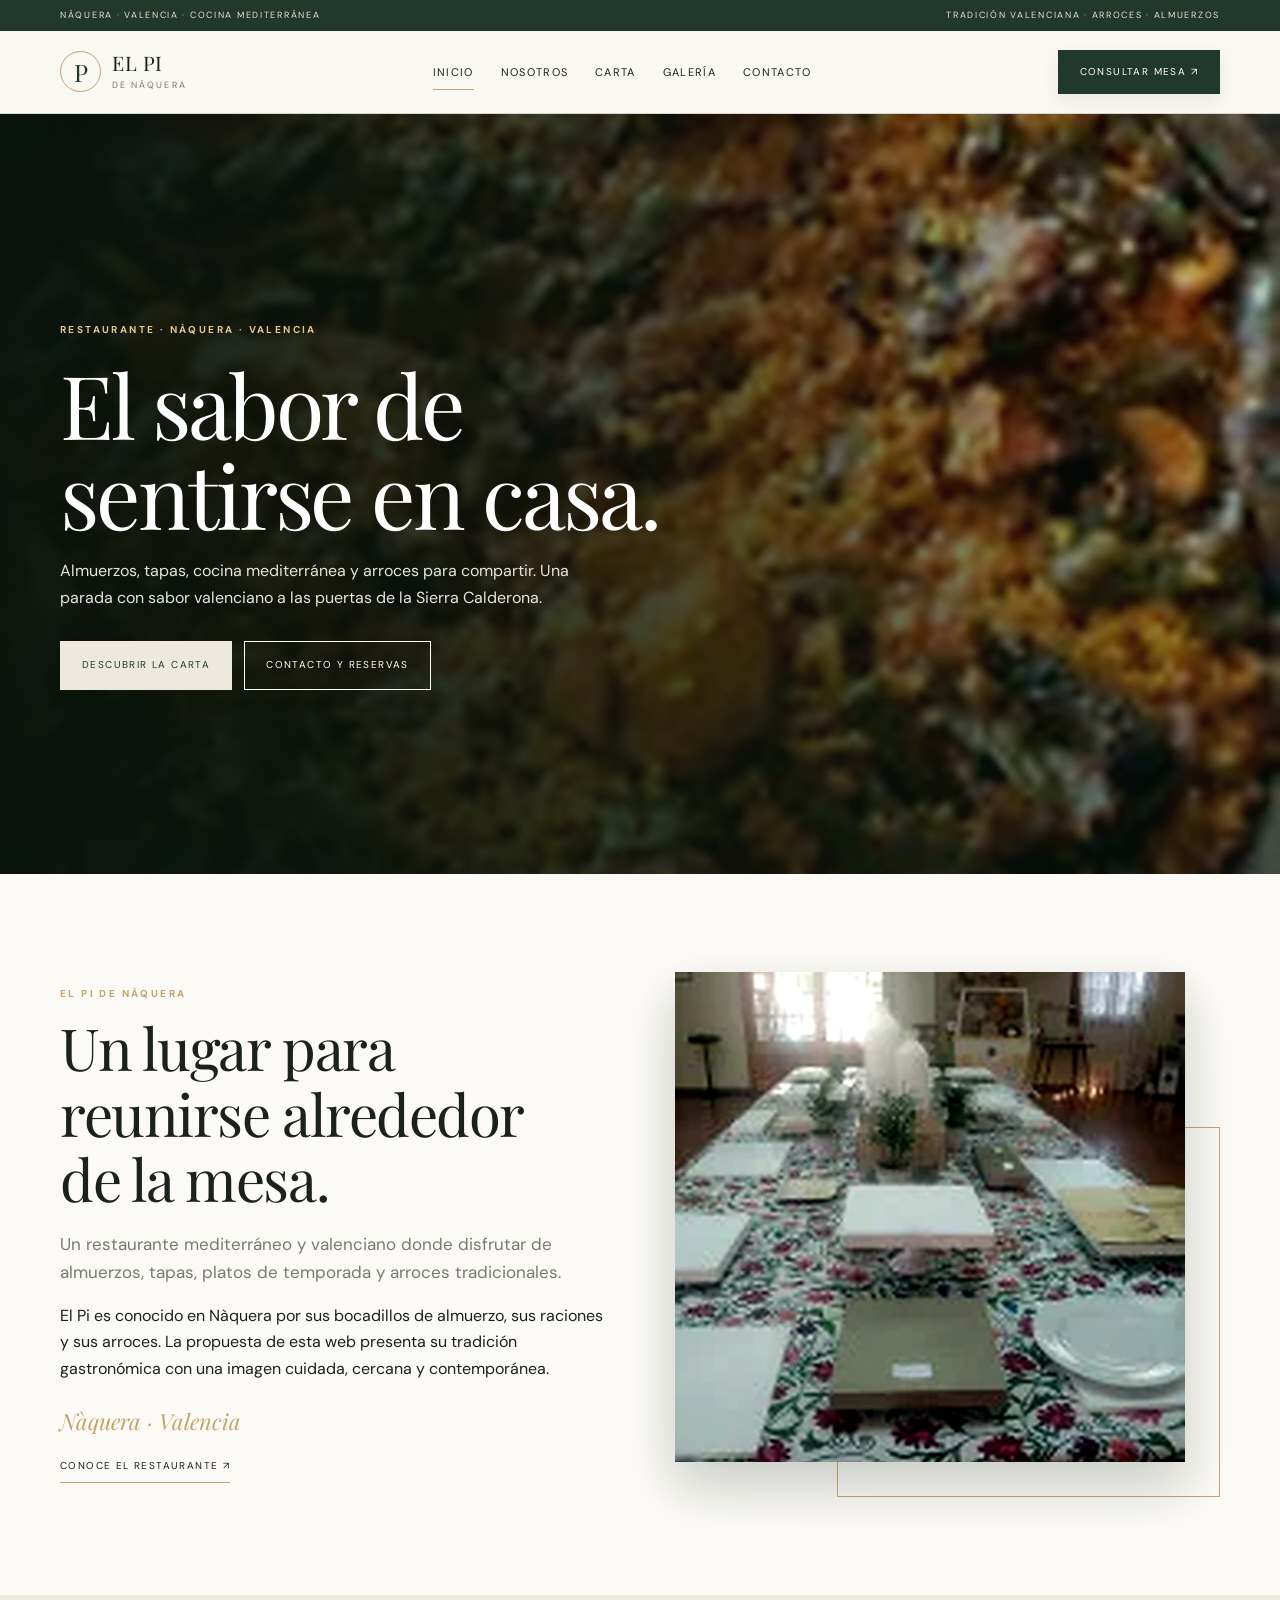
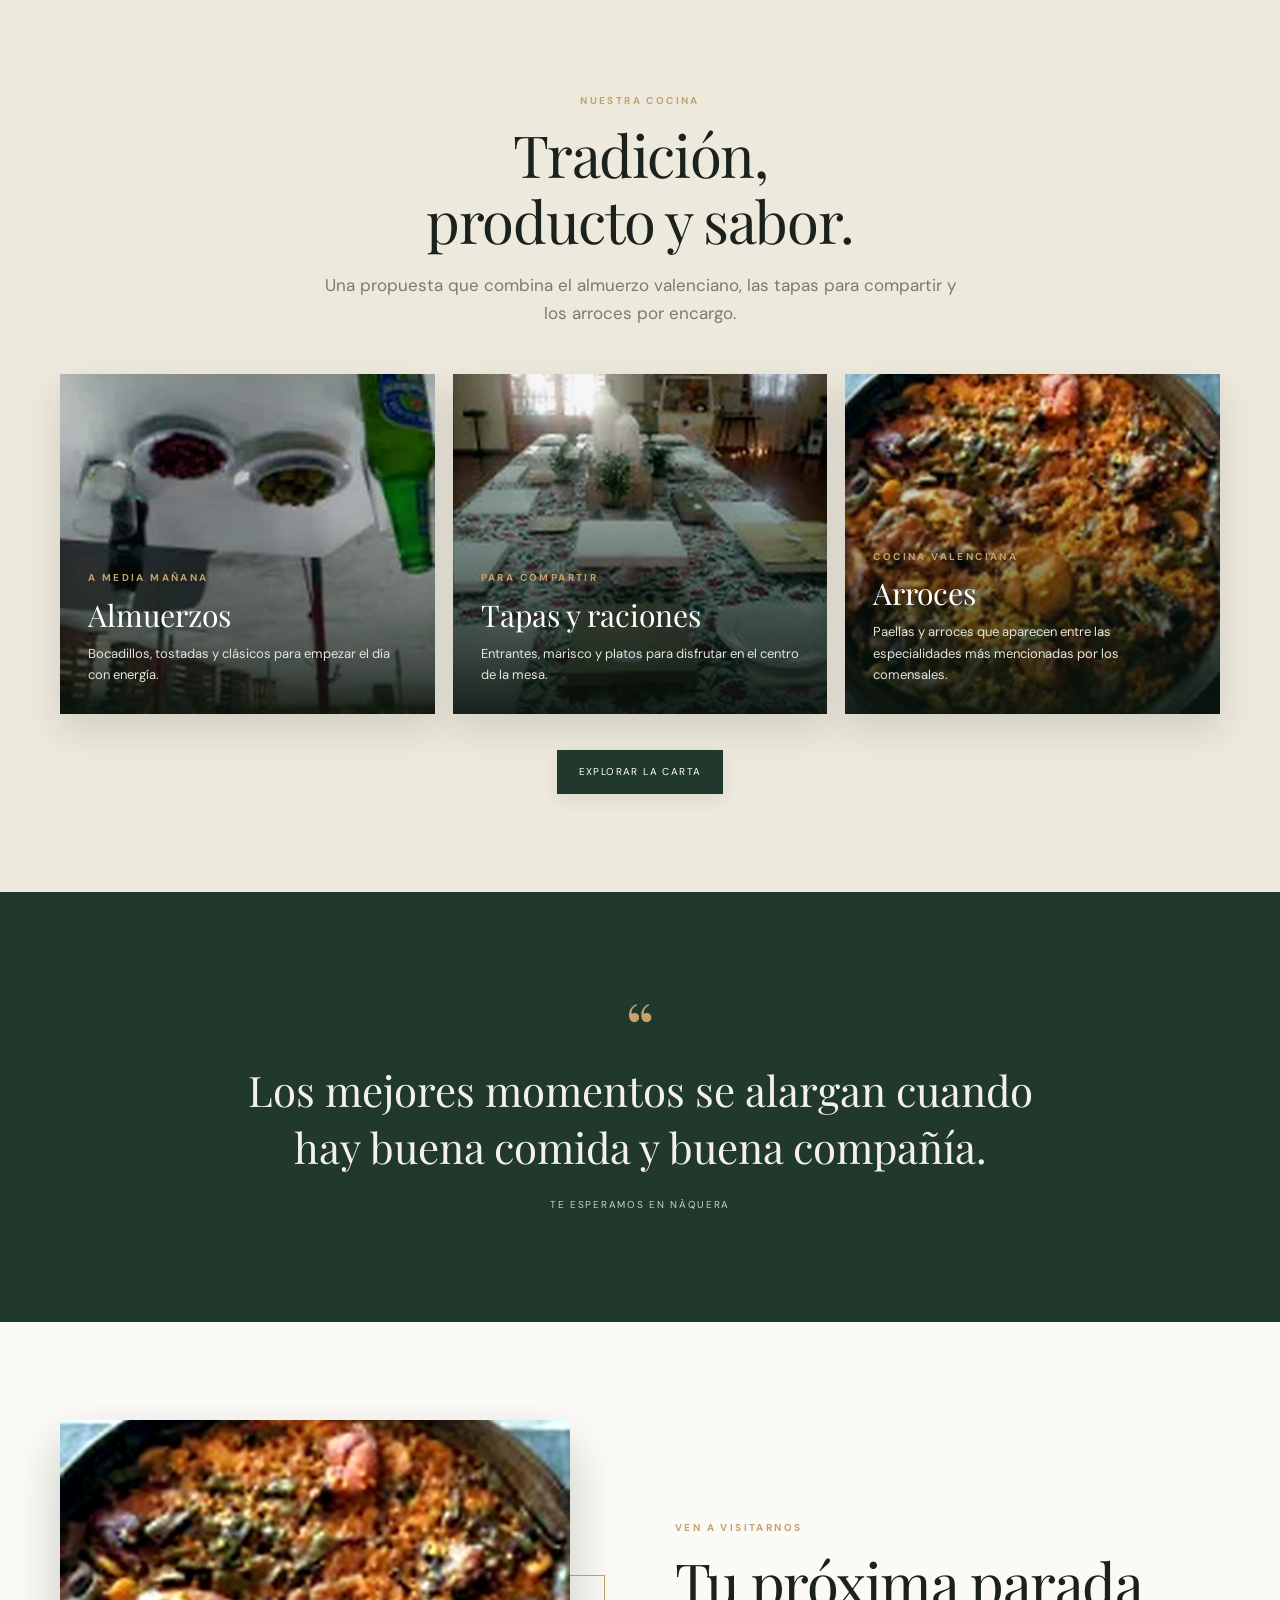
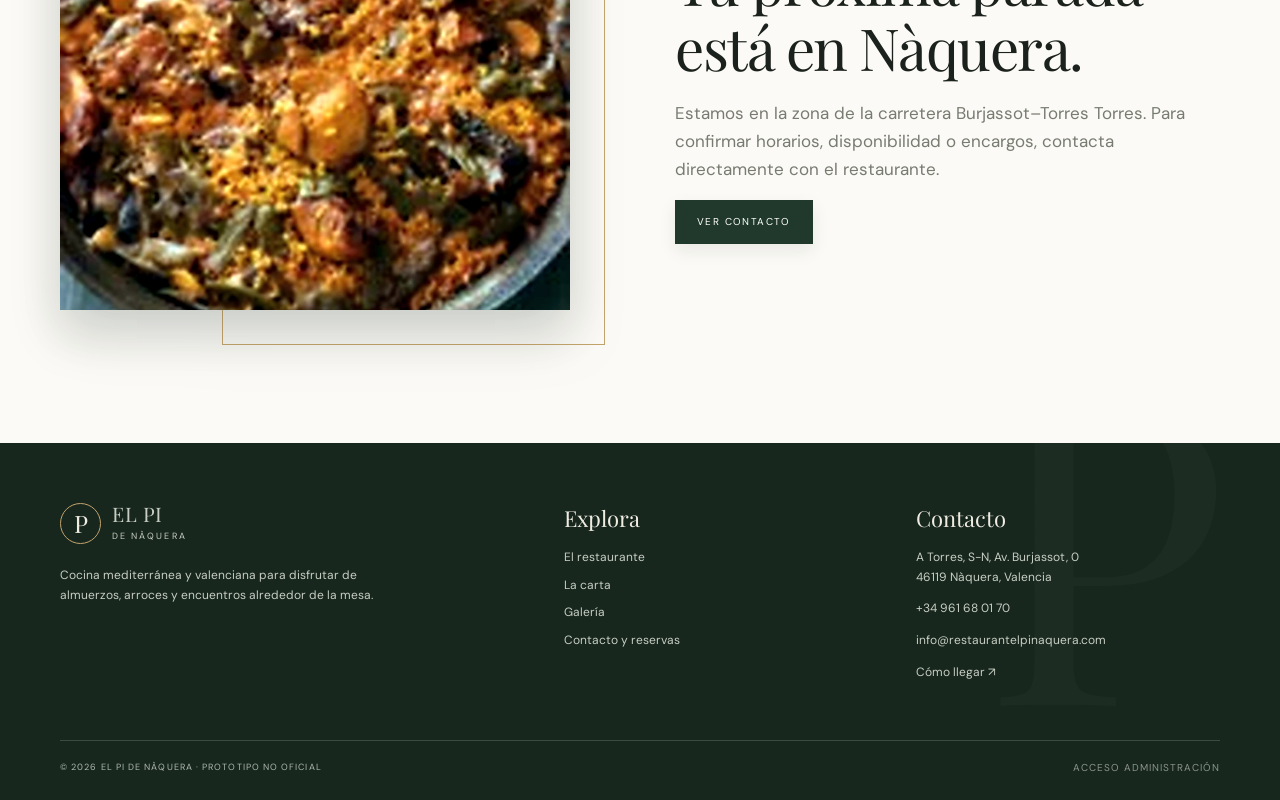
==== el-pi-naquera-web/index.html @ 1bd7f2c3 "Add files via upload" ====
<!doctype html><html lang="es"><head><meta charset="utf-8"><meta name="viewport" content="width=device-width, initial-scale=1"><meta name="description" content="El Pi de Nàquera, restaurante de cocina mediterránea y valenciana en Nàquera, Valencia."><meta name="theme-color" content="#20392c"><meta property="og:site_name" content="El Pi de Nàquera"><meta property="og:locale" content="es_ES"><title>Inicio | El Pi de Nàquera</title><link rel="stylesheet" href="css/style.css?v=fotos-20261122"></head><body>
<div class="topline"><div class="container"><span>Nàquera · Valencia · Cocina mediterránea</span><span>Tradición valenciana · Arroces · Almuerzos</span></div></div>
<header class="header"><div class="container nav">
<a class="brand" href="index.html"><span class="brand-mark">P</span><span class="brand-name">EL PI<small>de Nàquera</small></span></a>
<button class="menu-toggle" aria-label="Abrir menú" aria-expanded="false">☰</button>
<nav class="navlinks" aria-label="Navegación principal">
<a class="active" href="index.html">Inicio</a><a class="" href="nosotros.html">Nosotros</a><a class="" href="carta.html">Carta</a><a class="" href="galeria.html">Galería</a><a class="" href="reservas.html">Contacto</a></nav>
<a class="nav-cta" href="reservas.html">Consultar mesa ↗</a></div></header>
<main>
<section class="hero"><div class="container"><div class="hero-content"><div class="eyebrow">Restaurante · Nàquera · Valencia</div><h1>El sabor de<br>sentirse en casa.</h1><p>Almuerzos, tapas, cocina mediterránea y arroces para compartir. Una parada con sabor valenciano a las puertas de la Sierra Calderona.</p><div class="hero-actions"><a class="button light" href="carta.html">Descubrir la carta</a><a class="button" style="background:transparent;border-color:#fff" href="reservas.html">Contacto y reservas</a></div></div></div></section>
<section class="section"><div class="container split"><div><div class="eyebrow">El Pi de Nàquera</div><h2>Un lugar para<br>reunirse alrededor<br>de la mesa.</h2><p class="lead">Un restaurante mediterráneo y valenciano donde disfrutar de almuerzos, tapas, platos de temporada y arroces tradicionales.</p><p>El Pi es conocido en Nàquera por sus bocadillos de almuerzo, sus raciones y sus arroces. La propuesta de esta web presenta su tradición gastronómica con una imagen cuidada, cercana y contemporánea.</p><div class="signature">Nàquera · Valencia</div><a class="text-link" href="nosotros.html">Conoce el restaurante ↗</a></div><div class="photo-frame"><img loading="lazy" decoding="async" src="assets/images/comedor-el-pi.webp" alt="Comedor de Restaurant El Pi en Nàquera"></div></div></section>
<section class="section cream"><div class="container"><div class="section-head center"><div class="eyebrow">Nuestra cocina</div><h2>Tradición, producto y sabor.</h2><p class="lead">Una propuesta que combina el almuerzo valenciano, las tapas para compartir y los arroces por encargo.</p></div><div class="cards"><article class="image-card"><div class="eyebrow">A media mañana</div><h3>Almuerzos</h3><p>Bocadillos, tostadas y clásicos para empezar el día con energía.</p></article><article class="image-card"><div class="eyebrow">Para compartir</div><h3>Tapas y raciones</h3><p>Entrantes, marisco y platos para disfrutar en el centro de la mesa.</p></article><article class="image-card"><div class="eyebrow">Cocina valenciana</div><h3>Arroces</h3><p>Paellas y arroces que aparecen entre las especialidades más mencionadas por los comensales.</p></article></div><div style="text-align:center;margin-top:36px"><a class="button" href="carta.html">Explorar la carta</a></div></div></section>
<section class="section dark"><div class="container"><div class="quote-mark">“</div><p class="quote">Los mejores momentos se alargan cuando hay buena comida y buena compañía.</p><p style="text-align:center;color:#c8d0c5;font-size:10px;letter-spacing:.17em;text-transform:uppercase;margin-top:22px">Te esperamos en Nàquera</p></div></section>
<section class="section"><div class="container split"><div class="photo-frame"><img loading="lazy" decoding="async" src="assets/images/arroz-el-pi.webp" alt="Paella fotografiada en Restaurant El Pi"></div><div><div class="eyebrow">Ven a visitarnos</div><h2>Tu próxima parada<br>está en Nàquera.</h2><p class="lead">Estamos en la zona de la carretera Burjassot–Torres Torres. Para confirmar horarios, disponibilidad o encargos, contacta directamente con el restaurante.</p><a class="button" href="reservas.html">Ver contacto</a></div></div></section>
</main>
<footer class="footer"><div class="container"><div class="footer-grid">
<div><a class="brand" href="index.html"><span class="brand-mark" style="color:#f0ece2">P</span><span class="brand-name">EL PI<small style="color:#c8cec3">de Nàquera</small></span></a><p style="max-width:340px;margin-top:22px">Cocina mediterránea y valenciana para disfrutar de almuerzos, arroces y encuentros alrededor de la mesa.</p></div>
<div><h4>Explora</h4><div class="footer-links"><a href="nosotros.html">El restaurante</a><a href="carta.html">La carta</a><a href="galeria.html">Galería</a><a href="reservas.html">Contacto y reservas</a></div></div>
<div><h4>Contacto</h4><p>A Torres, S-N, Av. Burjassot, 0<br>46119 Nàquera, Valencia</p><p><a href="tel:+34961680170">+34 961 68 01 70</a></p><p><a href="mailto:info@restaurantelpinaquera.com">info@restaurantelpinaquera.com</a></p><p><a href="https://www.google.com/maps/search/?api=1&query=Restaurant+El+Pi+Naquera+Valencia" target="_blank" rel="noreferrer">Cómo llegar ↗</a></p></div>
</div><div class="footer-bottom"><span>© <span id="year"></span> El Pi de Nàquera · Prototipo no oficial</span><a class="admin-access" href="admin.html">Acceso administración</a></div></div></footer><script src="js/main.js"></script></body></html>
---- el-pi-naquera-web/css/style.css ----
@import url('https://fonts.googleapis.com/css2?family=DM+Sans:wght@400;500;600;700&family=Playfair+Display:wght@400;500;600;700&display=swap');
:root{--pine:#1f3529;--pine2:#304a39;--ink:#1b211c;--cream:#eee9dd;--paper:#faf8f2;--gold:#b89a65;--muted:#777b70;--line:rgba(31,53,41,.16);--serif:'Playfair Display',Georgia,serif;--sans:'DM Sans',Arial,sans-serif}
*{box-sizing:border-box}html{scroll-behavior:smooth}body{margin:0;background:var(--paper);color:var(--ink);font-family:var(--sans);line-height:1.65}a{color:inherit;text-decoration:none}img{max-width:100%;display:block}.container{width:min(1160px,calc(100% - 46px));margin:auto}
.topline{background:var(--pine);color:#e8e1d4;font-size:10px;letter-spacing:.16em;text-transform:uppercase;padding:8px 0}.topline .container{display:flex;justify-content:space-between;gap:14px}
.header{position:sticky;top:0;z-index:30;background:rgba(250,248,242,.95);backdrop-filter:blur(12px);border-bottom:1px solid var(--line)}.nav{height:82px;display:flex;align-items:center;justify-content:space-between;gap:22px}.brand{display:flex;align-items:center;gap:11px}.brand-mark{width:41px;height:41px;border:1px solid var(--gold);border-radius:50%;display:grid;place-items:center;color:var(--pine);font:24px var(--serif)}.brand-name{font:20px/1 var(--serif);letter-spacing:.03em}.brand-name small{display:block;font:9px var(--sans);letter-spacing:.23em;text-transform:uppercase;color:var(--muted);margin-top:6px}
.navlinks{display:flex;align-items:center;gap:27px;font-size:11px;letter-spacing:.12em;text-transform:uppercase}.navlinks a{padding:9px 0;position:relative}.navlinks a:after{content:"";position:absolute;bottom:0;left:0;width:0;height:1px;background:var(--gold);transition:.25s}.navlinks a:hover:after,.navlinks a.active:after{width:100%}.nav-cta,.button{display:inline-flex;align-items:center;justify-content:center;padding:13px 21px;background:var(--pine);border:1px solid var(--pine);color:#fff;font-size:10px;letter-spacing:.14em;text-transform:uppercase;cursor:pointer;transition:.25s}.nav-cta:hover,.button:hover{background:transparent;color:var(--pine)}.menu-toggle{display:none;background:none;border:0;color:var(--pine);font-size:25px}
.hero{min-height:650px;position:relative;display:flex;align-items:flex-end;color:#fff;background:linear-gradient(90deg,rgba(9,19,12,.78),rgba(9,19,12,.16)),url('../assets/images/arroz-el-pi.webp') center/cover}.hero:after{content:"";position:absolute;inset:0;background:linear-gradient(0deg,rgba(8,16,11,.58),transparent 58%)}.hero-content{position:relative;z-index:1;padding:110px 0 88px;max-width:740px}.eyebrow{font-size:10px;letter-spacing:.24em;text-transform:uppercase;color:var(--gold);font-weight:700}.hero h1{font:clamp(48px,7vw,88px)/1.02 var(--serif);font-weight:400;letter-spacing:-.035em;margin:20px 0}.hero p{max-width:560px;color:#e5e5dc;font-size:16px;margin:0 0 30px}.hero-actions{display:flex;gap:12px;flex-wrap:wrap}.button.light{background:var(--cream);border-color:var(--cream);color:var(--pine)}.button.light:hover{background:transparent;color:#fff;border-color:#fff}
.section{padding:98px 0}.section.cream{background:var(--cream)}.section.dark{background:var(--pine);color:#f5f1e8}.section h2,.page-hero h1{font:clamp(36px,5vw,58px)/1.13 var(--serif);font-weight:400;letter-spacing:-.025em;margin:13px 0 18px}.lead{font-size:17px;color:var(--muted);max-width:650px}.dark .lead{color:#d2d8ce}.section-head{max-width:660px;margin-bottom:44px}.section-head.center{text-align:center;margin:0 auto 46px}.section-head.center .lead{margin-left:auto;margin-right:auto}
.split{display:grid;grid-template-columns:1fr 1fr;gap:70px;align-items:center}.photo-frame{padding:0 35px 35px 0;position:relative}.photo-frame:after{content:"";position:absolute;right:0;bottom:0;width:70%;height:70%;border:1px solid var(--gold)}.photo-frame img{position:relative;z-index:1;width:100%;height:490px;object-fit:cover}.signature{font:italic 22px var(--serif);color:var(--gold);margin-top:24px}.text-link{display:inline-flex;gap:12px;align-items:center;margin-top:22px;padding-bottom:7px;border-bottom:1px solid var(--gold);font-size:10px;letter-spacing:.14em;text-transform:uppercase}
.cards{display:grid;grid-template-columns:repeat(3,1fr);gap:18px}.image-card{min-height:340px;padding:28px;display:flex;flex-direction:column;justify-content:flex-end;color:#fff;position:relative;background-size:cover;background-position:center}.image-card:before{content:"";position:absolute;inset:0;background:linear-gradient(0deg,rgba(7,17,10,.83),rgba(7,17,10,.05))}.image-card>*{position:relative}.image-card h3{font:30px var(--serif);font-weight:400;margin:8px 0}.image-card p{font-size:13px;color:#e3e5dd;margin:0}.image-card:nth-child(1){background-image:url('../assets/images/tapas-el-pi.webp')}.image-card:nth-child(2){background-image:url('../assets/images/comedor-el-pi.webp')}.image-card:nth-child(3){background-image:url('../assets/images/arroz-el-pi.webp')}
.quote{font:clamp(26px,3.5vw,42px)/1.35 var(--serif);text-align:center;max-width:850px;margin:auto}.quote-mark{text-align:center;font:72px var(--serif);color:var(--gold);line-height:1}
.page-hero{padding:100px 0 90px;background:var(--pine);color:#fff;position:relative;overflow:hidden}.page-hero:after{content:"";position:absolute;width:430px;height:430px;border:1px solid rgba(184,154,101,.35);border-radius:50%;right:-70px;top:-170px;box-shadow:0 0 0 42px rgba(184,154,101,.04),0 0 0 84px rgba(184,154,101,.03)}.page-hero .container{position:relative;z-index:1}.page-hero h1{font-size:clamp(46px,7vw,76px);margin-bottom:12px}.page-hero p{max-width:620px;color:#d7ddd3}
.menu-intro{display:flex;justify-content:space-between;align-items:end;gap:25px;flex-wrap:wrap}.menu-note{font-size:12px;color:var(--muted);max-width:520px}.menu-tabs{display:flex;gap:8px;flex-wrap:wrap;margin:25px 0 34px}.tab{border:1px solid var(--line);background:transparent;color:var(--pine);padding:10px 15px;font:10px var(--sans);letter-spacing:.1em;text-transform:uppercase;cursor:pointer}.tab.active,.tab:hover{background:var(--pine);color:white}.menu-grid{display:grid;grid-template-columns:1fr 1fr;gap:0 55px}.menu-section{margin:0 0 42px}.menu-section h2{font:27px var(--serif);padding-bottom:13px;border-bottom:1px solid var(--gold);margin:0 0 5px}.items{display:grid;grid-template-columns:1fr}.item{padding:15px 0;border-bottom:1px solid var(--line)}.item-top{display:flex;align-items:baseline;justify-content:space-between;gap:16px}.item .name{font:700 19px var(--serif)}.item .price{font-size:12px;color:var(--gold);white-space:nowrap}.item .desc{font-size:12px;color:var(--muted);margin-top:4px}.menu-disclaimer{padding:17px 20px;background:var(--cream);font-size:12px;color:#686b61;margin-top:12px}
.gallery{display:grid;grid-template-columns:repeat(3,1fr);grid-auto-rows:240px;gap:12px}.gallery img{width:100%;height:100%;object-fit:cover;transition:transform .5s}.gallery a{overflow:hidden}.gallery a:hover img{transform:scale(1.04)}.gallery a:nth-child(2){grid-row:span 2}.gallery a:nth-child(5){grid-column:span 2}
.reservation-grid{display:grid;grid-template-columns:.85fr 1.15fr;gap:65px}.contact-card{background:var(--cream);padding:30px}.contact-line{padding:17px 0;border-bottom:1px solid var(--line)}.contact-line small{display:block;color:var(--muted);font-size:10px;letter-spacing:.14em;text-transform:uppercase;margin-bottom:4px}.form-grid{display:grid;grid-template-columns:1fr 1fr;gap:17px}.field{display:flex;flex-direction:column;gap:7px}.field.full{grid-column:1/-1}.field label{font-size:10px;letter-spacing:.13em;text-transform:uppercase;color:var(--muted)}.field input,.field select,.field textarea{width:100%;border:1px solid var(--line);background:transparent;padding:13px;font:14px var(--sans);color:var(--ink);border-radius:0}.field textarea{min-height:100px;resize:vertical}.form-note{font-size:11px;color:var(--muted)}.status-message{padding:14px;background:#e8efe8;color:#244b32;font-size:13px;margin-top:15px}
.footer{background:#17271e;color:#f0ece2;padding:60px 0 24px}.footer-grid{display:grid;grid-template-columns:1.5fr 1fr 1fr;gap:48px;padding-bottom:45px}.footer p,.footer a{font-size:12px;color:#c8cec3}.footer h4{font:22px var(--serif);font-weight:400;margin:0 0 15px}.footer-links{display:grid;gap:8px}.footer-bottom{border-top:1px solid rgba(255,255,255,.16);padding-top:19px;display:flex;justify-content:space-between;gap:14px;color:#aeb9ae;font-size:9px;letter-spacing:.12em;text-transform:uppercase}.admin-access{opacity:.65;font-size:10px!important;letter-spacing:.1em;text-transform:uppercase}
@media(max-width:850px){.navlinks{gap:15px}.navlinks a{font-size:10px}.nav-cta{display:none}.split,.reservation-grid{grid-template-columns:1fr;gap:40px}.photo-frame img{height:390px}.footer-grid{grid-template-columns:1fr 1fr}.footer-grid>div:first-child{grid-column:1/-1}}
@media(max-width:650px){.container{width:calc(100% - 34px)}.topline .container{justify-content:center}.topline span:last-child{display:none}.nav{height:70px}.menu-toggle{display:block}.navlinks{display:none;position:absolute;top:70px;left:0;right:0;background:var(--paper);padding:18px 24px 23px;flex-direction:column;align-items:flex-start;border-bottom:1px solid var(--line)}.navlinks.open{display:flex}.navlinks a{font-size:12px}.hero{min-height:590px}.hero-content{padding:85px 0 75px}.hero h1{font-size:51px}.section{padding:70px 0}.cards{grid-template-columns:1fr}.image-card{min-height:275px}.menu-grid{grid-template-columns:1fr}.gallery{grid-template-columns:1fr 1fr;grid-auto-rows:175px}.gallery a:nth-child(2){grid-row:span 2}.gallery a:nth-child(5){grid-column:span 2}.form-grid{grid-template-columns:1fr}.field.full{grid-column:auto}.footer-grid{grid-template-columns:1fr;gap:28px}.footer-grid>div:first-child{grid-column:auto}.footer-bottom{flex-direction:column}.page-hero{padding:74px 0}.contact-card{padding:23px}}


/* ── Refinamiento visual y microinteracciones ───────────────────────────── */
:root{
 --pine:#20392c;--pine2:#355443;--gold:#c3a36b;--paper:#fbfaf6;
 --shadow-soft:0 18px 55px rgba(22,38,28,.10);
 --shadow-lift:0 24px 65px rgba(22,38,28,.18);
}
::selection{background:var(--gold);color:#17271e}
body{overflow-x:hidden}
.topline{font-size:9px;letter-spacing:.19em}
.header{transition:box-shadow .3s ease,background .3s ease}
.header.is-scrolled{box-shadow:0 8px 30px rgba(18,34,24,.09);background:rgba(251,250,246,.97)}
.brand{transition:transform .3s ease}
.brand:hover{transform:translateY(-2px)}
.brand-mark{transition:background .3s ease,color .3s ease,transform .45s ease}
.brand:hover .brand-mark{background:var(--pine);color:#fff;transform:rotate(-12deg)}
.navlinks a{transition:color .25s ease}
.navlinks a:hover{color:var(--gold)}
.nav-cta,.button{position:relative;overflow:hidden;isolation:isolate;box-shadow:0 7px 18px rgba(20,40,28,.08)}
.nav-cta:before,.button:before{content:"";position:absolute;inset:0;background:var(--gold);transform:translateX(-102%);transition:transform .35s ease;z-index:-1}
.nav-cta:hover:before,.button:hover:before{transform:translateX(0)}
.hero{min-height:min(760px,86svh);background-position:center 48%;background-attachment:scroll}
.hero-content{padding-top:130px;padding-bottom:105px}
.hero h1{text-wrap:balance;text-shadow:0 4px 28px rgba(0,0,0,.18)}
.hero .eyebrow{color:#e4c58c}
.hero:after{pointer-events:none}
.hero-actions .button{min-height:49px}
.section{position:relative}
.section-head h2,.split h2{ text-wrap:balance}
.photo-frame{filter:drop-shadow(0 18px 25px rgba(31,53,41,.08))}
.photo-frame img{transition:transform .8s cubic-bezier(.2,.7,.2,1),filter .6s}
.photo-frame:hover img{transform:translate(-7px,-7px);filter:saturate(1.08)}
.image-card{overflow:hidden;isolation:isolate;box-shadow:var(--shadow-soft);transition:transform .45s cubic-bezier(.2,.7,.2,1),box-shadow .45s}
.image-card:after{content:"";position:absolute;inset:0;background:linear-gradient(135deg,rgba(255,255,255,.12),transparent 42%);opacity:0;transition:opacity .4s;pointer-events:none}
.image-card:hover{transform:translateY(-9px);box-shadow:var(--shadow-lift)}
.image-card:hover:after{opacity:1}
.image-card h3{transition:transform .35s ease}
.image-card:hover h3{transform:translateY(-4px)}
.page-hero{background-image:radial-gradient(circle at 85% 25%,rgba(195,163,107,.14),transparent 26%),linear-gradient(135deg,#20392c,#17271e)}
.page-hero:after{animation:orbit 28s linear infinite}
@keyframes orbit{to{transform:rotate(360deg)}}
.menu-tabs{position:sticky;top:82px;z-index:10;padding:12px 0;background:rgba(251,250,246,.94);backdrop-filter:blur(12px);border-bottom:1px solid rgba(31,53,41,.08)}
.tab{border-radius:999px;padding:11px 17px;transition:background .25s,color .25s,border-color .25s,transform .25s}
.tab:hover{transform:translateY(-2px)}
.menu-section{padding:22px 25px;border:1px solid rgba(31,53,41,.10);background:rgba(255,255,255,.56);transition:box-shadow .3s,border-color .3s,transform .3s}
.menu-section:hover{border-color:rgba(195,163,107,.6);box-shadow:var(--shadow-soft);transform:translateY(-3px)}
.menu-section h2{color:var(--pine)}
.item{transition:padding .25s,border-color .25s}
.item:hover{padding-left:8px;border-color:var(--gold)}
.item .name{font-weight:700}
.gallery{gap:15px}
.gallery a{position:relative;border-radius:2px;box-shadow:var(--shadow-soft)}
.gallery a:after{content:"Ver fotografía ↗";position:absolute;left:16px;bottom:14px;padding:8px 11px;background:rgba(23,39,30,.82);color:#fff;font-size:9px;letter-spacing:.12em;text-transform:uppercase;opacity:0;transform:translateY(7px);transition:.3s}
.gallery a:hover:after{opacity:1;transform:translateY(0)}
.gallery img{transition:transform .8s cubic-bezier(.2,.7,.2,1),filter .5s}
.gallery a:hover img{transform:scale(1.07);filter:saturate(1.1)}
.contact-card{box-shadow:var(--shadow-soft);border:1px solid rgba(31,53,41,.07)}
.field input:focus,.field select:focus,.field textarea:focus{outline:2px solid rgba(195,163,107,.55);outline-offset:2px;border-color:var(--gold)}
.footer{position:relative;overflow:hidden}
.footer:before{content:"P";position:absolute;right:4%;top:-100px;font:420px/.9 var(--serif);color:rgba(255,255,255,.025);pointer-events:none}
.footer .container{position:relative;z-index:1}
.footer a{transition:color .25s,transform .25s}
.footer a:hover{color:var(--gold);transform:translateX(3px)}
a:focus-visible,button:focus-visible{outline:2px solid var(--gold);outline-offset:4px}
.menu-toggle{transition:transform .25s}
.menu-toggle:active{transform:scale(.9)}
/* Entrada progresiva: el contenido permanece visible si el navegador no soporta observer */
.js-reveal{opacity:0;transform:translateY(22px);transition:opacity .75s ease,transform .75s cubic-bezier(.2,.7,.2,1)}
.js-reveal.is-visible{opacity:1;transform:translateY(0)}
.js-reveal[data-delay="1"]{transition-delay:.09s}
.js-reveal[data-delay="2"]{transition-delay:.18s}
.js-reveal[data-delay="3"]{transition-delay:.27s}
.scroll-progress{position:fixed;left:0;top:0;height:3px;width:0;background:var(--gold);z-index:100;transform-origin:left}
@media(max-width:850px){.menu-tabs{top:70px;overflow-x:auto;flex-wrap:nowrap;scrollbar-width:none}.menu-tabs::-webkit-scrollbar{display:none}.tab{white-space:nowrap}.menu-section{padding:19px}}
@media(max-width:650px){
 .hero{min-height:650px;background-position:58% center}
 .hero-content{padding-top:100px;padding-bottom:78px}
 .hero h1{font-size:clamp(46px,13vw,60px)}
 .section{padding:76px 0}
 .page-hero{padding:82px 0 76px}
 .gallery{gap:9px;grid-auto-rows:155px}
 .gallery a:after{display:none}
 .menu-tabs{margin:20px 0 26px;padding:10px 0}
 .menu-section{padding:17px 15px}
 .item .name{font-size:17px}
 .footer:before{font-size:260px;top:-25px}
}
@media(prefers-reduced-motion:reduce){
 html{scroll-behavior:auto}
 *,*:before,*:after{animation-duration:.01ms!important;animation-iteration-count:1!important;transition-duration:.01ms!important}
 .js-reveal{opacity:1;transform:none}
}

/* EDICIÓN FOTOGRÁFICA Y DIRECCIÓN DE ARTE · El Pi */
.hero{background-position:center 45%;isolation:isolate;background-color:#1a2920}
.hero:before{content:"";position:absolute;inset:0;background:linear-gradient(90deg,rgba(9,19,12,.38),transparent 75%);pointer-events:none}
.hero:after{background:linear-gradient(90deg,rgba(9,19,12,.76),rgba(9,19,12,.12) 90%),linear-gradient(0deg,rgba(9,19,12,.45),transparent 65%)}
.photo-frame img,.gallery img{filter:contrast(1.055) saturate(.91) brightness(1.025);image-rendering:auto}
.photo-frame img{object-position:center center;box-shadow:0 25px 50px rgba(20,34,24,.14)}
.gallery{grid-auto-rows:260px;gap:16px}
.gallery a{background:#e7e1d6;isolation:isolate}
.gallery img{transform:scale(1.005);transition:transform .7s ease,filter .4s ease}
.gallery a:hover img{transform:scale(1.055);filter:contrast(1.07) saturate(1.02)}
.image-card{background-color:#28392e;box-shadow:0 16px 35px rgba(21,34,25,.13);background-blend-mode:normal}
.image-card:before{background:linear-gradient(0deg,rgba(9,19,12,.90),rgba(9,19,12,.04) 80%)}
.page-hero{background-image:radial-gradient(circle at 82% 20%,rgba(195,163,107,.16),transparent 30%),linear-gradient(130deg,#254433,#17271e)}
@media(max-width:650px){.hero{background-position:58% center}.gallery{grid-auto-rows:175px;gap:9px}.photo-frame img{height:340px}}


/* Animaciones elegantes 2026 — movimiento contenido y accesible */
:root{--ease-elegant:cubic-bezier(.22,1,.36,1)}
html{scroll-padding-top:100px}
body{overflow-x:clip}
.header{transition:background-color .35s ease,box-shadow .35s ease,backdrop-filter .35s ease}
.header.is-scrolled{box-shadow:0 10px 30px rgba(12,25,18,.10)}
.brand-mark{transition:transform .55s var(--ease-elegant)}
.brand:hover .brand-mark{transform:rotate(-8deg) scale(1.04)}
.navlinks a{position:relative}
.navlinks a:not(.active):after{content:"";position:absolute;bottom:-5px;left:0;right:0;height:1px;background:currentColor;transform:scaleX(0);transform-origin:left;transition:transform .35s var(--ease-elegant)}
.navlinks a:not(.active):hover:after{transform:scaleX(1)}
.hero{overflow:hidden}
.hero-content>.eyebrow,.hero-content h1,.hero-content p,.hero-actions{animation:hero-arrive .9s var(--ease-elegant) both}
.hero-content h1{animation-delay:.1s}
.hero-content p{animation-delay:.22s}
.hero-actions{animation-delay:.34s}
@keyframes hero-arrive{from{opacity:0;transform:translate3d(0,20px,0)}to{opacity:1;transform:translateZ(0)}}
.button,.nav-cta{transition:transform .35s var(--ease-elegant),box-shadow .35s ease,background-color .35s ease,color .35s ease}
.button:hover,.nav-cta:hover{transform:translateY(-2px);box-shadow:0 12px 26px rgba(12,25,18,.16)}
.button:active,.nav-cta:active{transform:translateY(0)}
.image-card,.gallery a,.photo-frame img{will-change:auto}
.image-card:hover{transform:translateY(-5px)}
.gallery a:hover img{transform:scale(1.035)}
.menu-section:hover{transform:translateY(-2px)}
.js-reveal{opacity:1;transform:none}
.motion-ready .js-reveal:not(.is-visible){opacity:0;transform:translate3d(0,18px,0)}
.motion-ready .js-reveal{transition:opacity .85s var(--ease-elegant),transform .85s var(--ease-elegant)}
.motion-ready .js-reveal.is-visible{opacity:1;transform:translateZ(0)}
.motion-ready .js-reveal[data-delay="1"]{transition-delay:.07s}
.motion-ready .js-reveal[data-delay="2"]{transition-delay:.14s}
.motion-ready .js-reveal[data-delay="3"]{transition-delay:.21s}
.gallery a:focus-visible img{transform:scale(1.025)}
@media(hover:none){.image-card:hover,.menu-section:hover,.button:hover,.nav-cta:hover{transform:none}.gallery a:hover img{transform:none}}
@media(prefers-reduced-motion:reduce){.hero-content>.eyebrow,.hero-content h1,.hero-content p,.hero-actions{animation:none!important}.motion-ready .js-reveal:not(.is-visible){opacity:1;transform:none}.motion-ready .js-reveal{transition:none!important}}

/* Fotos locales: evitar dependencia de miniaturas externas */
.hero{background-image:linear-gradient(90deg,rgba(9,19,12,.76),rgba(9,19,12,.15)),url("../assets/images/arroz-el-pi.webp")}
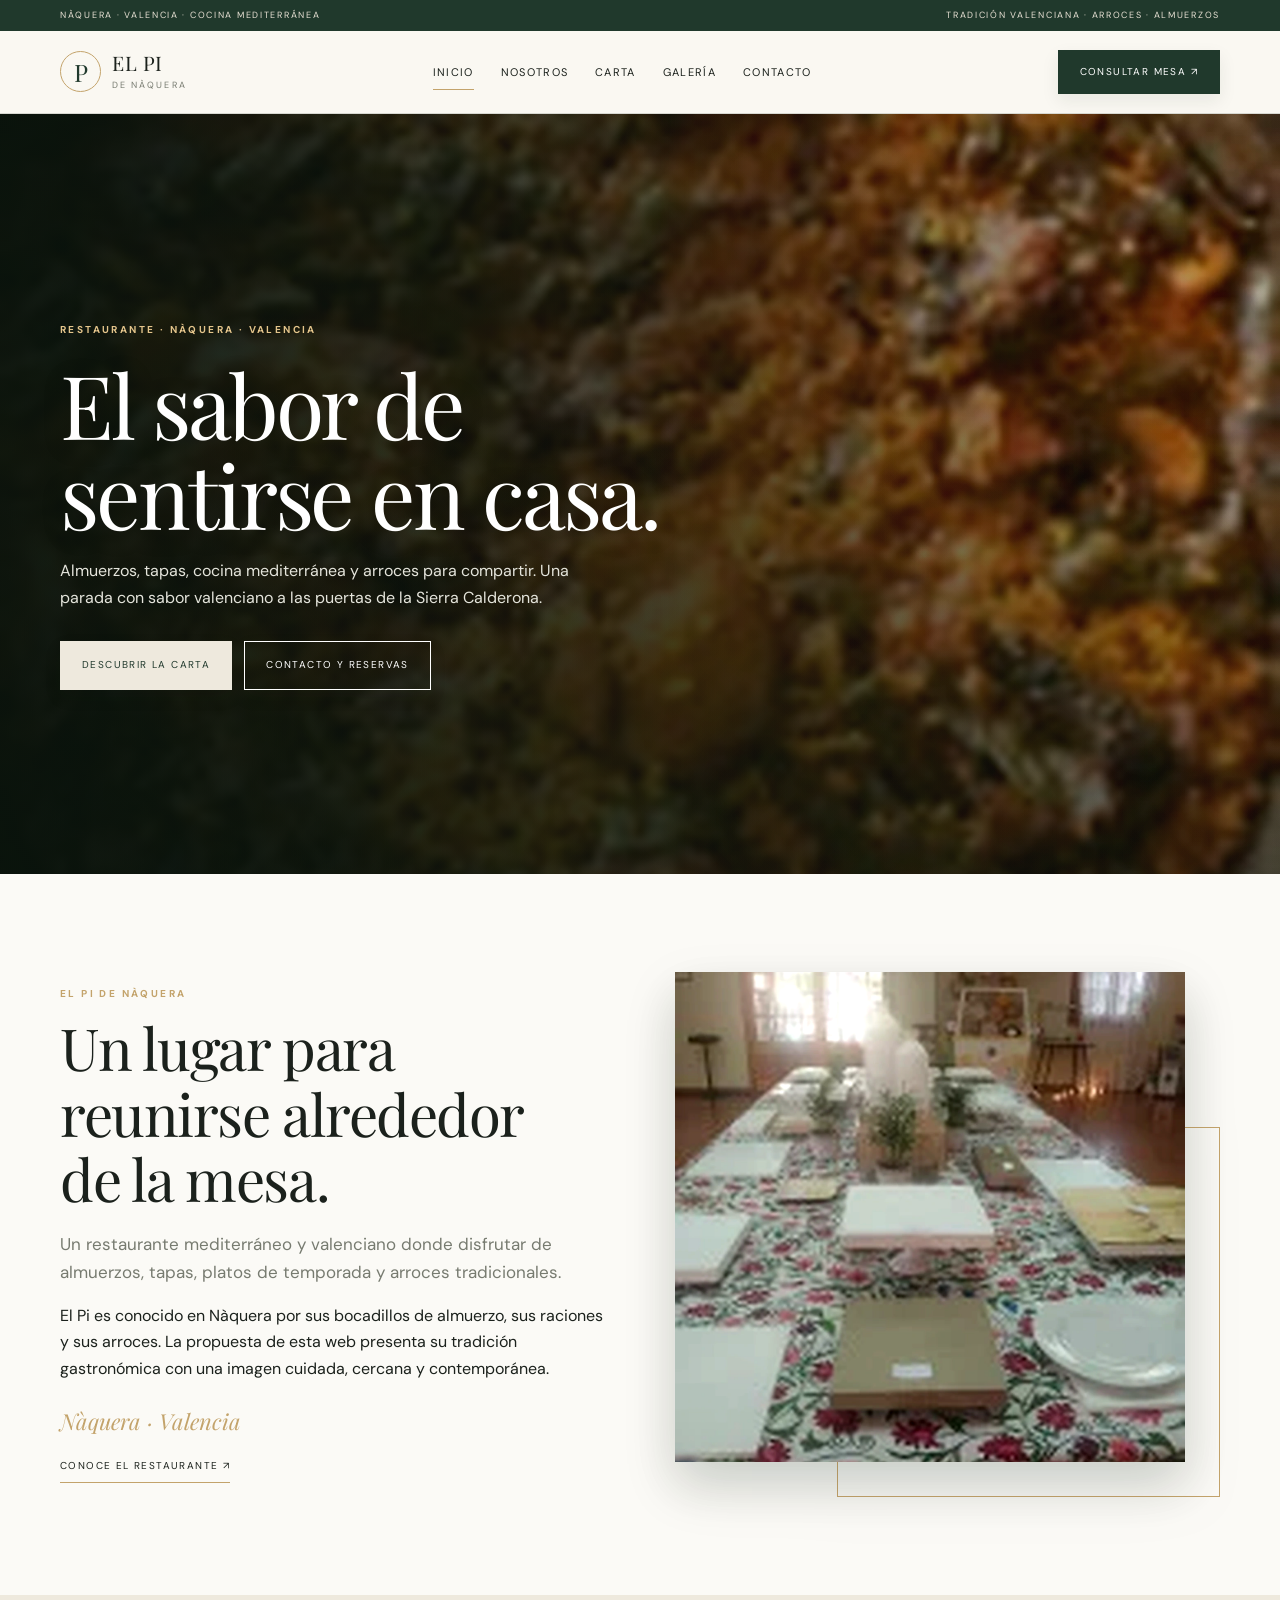
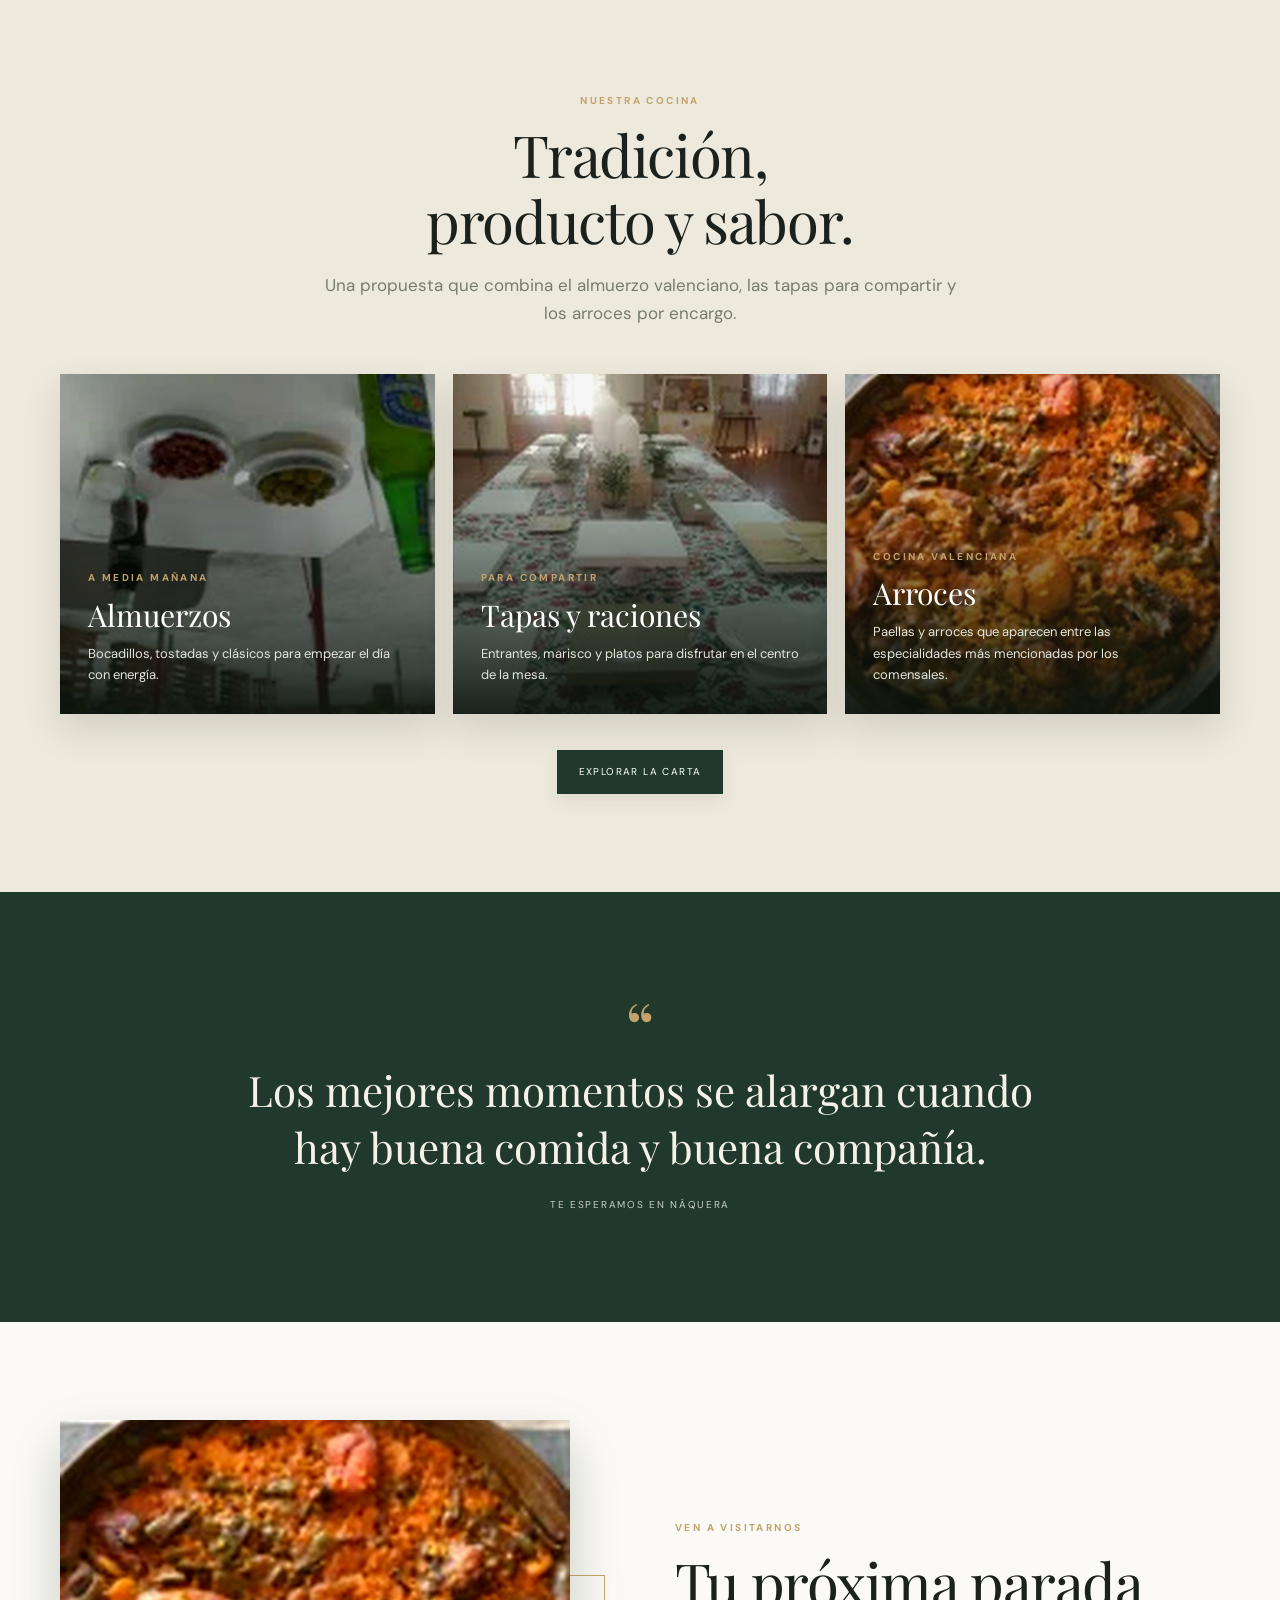
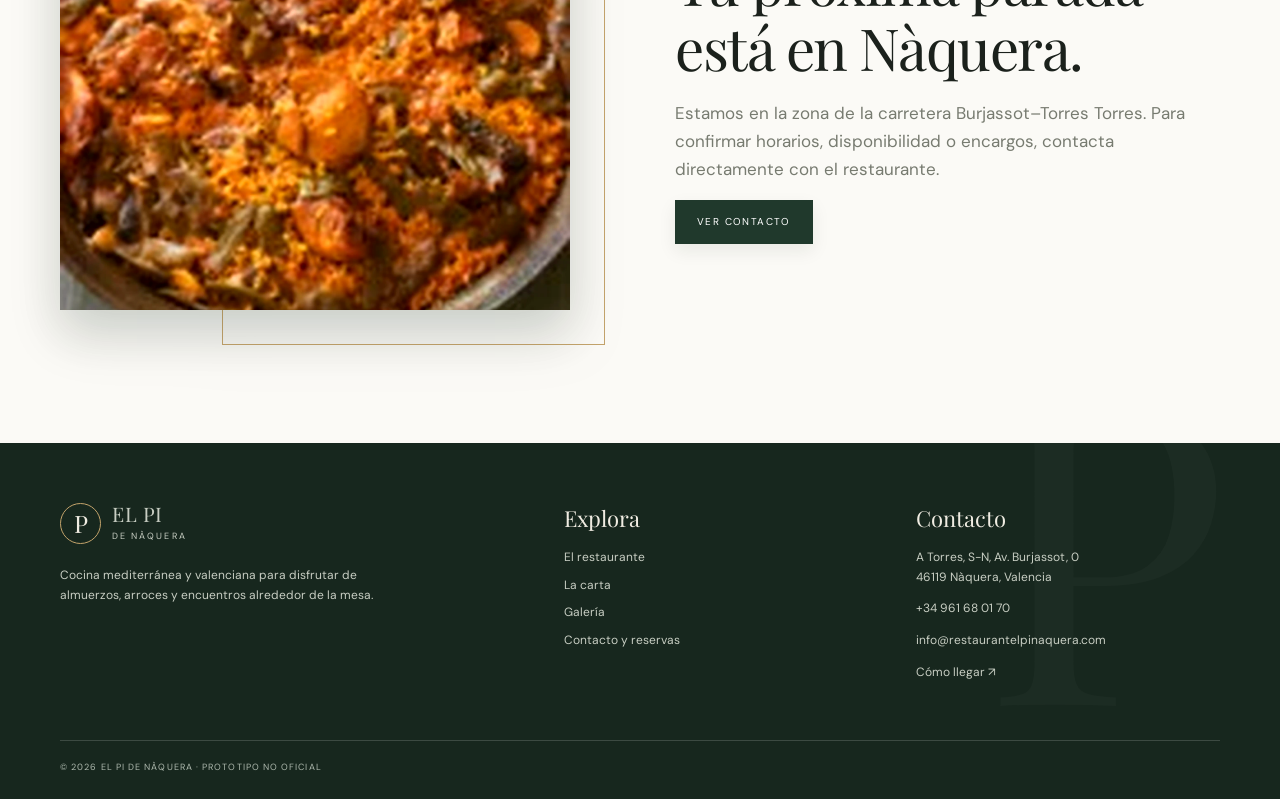
==== commit 2ed4a461: "Add files via upload" ====
--- a/el-pi-naquera-web/index.html
+++ b/el-pi-naquera-web/index.html
@@ -1,4 +1,4 @@
-<!doctype html><html lang="es"><head><meta charset="utf-8"><meta name="viewport" content="width=device-width, initial-scale=1"><meta name="description" content="El Pi de Nàquera, restaurante de cocina mediterránea y valenciana en Nàquera, Valencia."><meta name="theme-color" content="#20392c"><meta property="og:site_name" content="El Pi de Nàquera"><meta property="og:locale" content="es_ES"><title>Inicio | El Pi de Nàquera</title><link rel="stylesheet" href="css/style.css?v=fotos-20261122"></head><body>
+<!doctype html><html lang="es"><head><meta charset="utf-8"><meta name="viewport" content="width=device-width, initial-scale=1"><meta name="description" content="El Pi de Nàquera, restaurante de cocina mediterránea y valenciana en Nàquera, Valencia."><meta name="theme-color" content="#20392c"><meta property="og:site_name" content="El Pi de Nàquera"><meta property="og:locale" content="es_ES"><title>Inicio | El Pi de Nàquera</title><link rel="stylesheet" href="css/style.css?v=premium-20261122-v3"></head><body>
 <div class="topline"><div class="container"><span>Nàquera · Valencia · Cocina mediterránea</span><span>Tradición valenciana · Arroces · Almuerzos</span></div></div>
 <header class="header"><div class="container nav">
 <a class="brand" href="index.html"><span class="brand-mark">P</span><span class="brand-name">EL PI<small>de Nàquera</small></span></a>
@@ -8,13 +8,13 @@
 <a class="nav-cta" href="reservas.html">Consultar mesa ↗</a></div></header>
 <main>
 <section class="hero"><div class="container"><div class="hero-content"><div class="eyebrow">Restaurante · Nàquera · Valencia</div><h1>El sabor de<br>sentirse en casa.</h1><p>Almuerzos, tapas, cocina mediterránea y arroces para compartir. Una parada con sabor valenciano a las puertas de la Sierra Calderona.</p><div class="hero-actions"><a class="button light" href="carta.html">Descubrir la carta</a><a class="button" style="background:transparent;border-color:#fff" href="reservas.html">Contacto y reservas</a></div></div></div></section>
-<section class="section"><div class="container split"><div><div class="eyebrow">El Pi de Nàquera</div><h2>Un lugar para<br>reunirse alrededor<br>de la mesa.</h2><p class="lead">Un restaurante mediterráneo y valenciano donde disfrutar de almuerzos, tapas, platos de temporada y arroces tradicionales.</p><p>El Pi es conocido en Nàquera por sus bocadillos de almuerzo, sus raciones y sus arroces. La propuesta de esta web presenta su tradición gastronómica con una imagen cuidada, cercana y contemporánea.</p><div class="signature">Nàquera · Valencia</div><a class="text-link" href="nosotros.html">Conoce el restaurante ↗</a></div><div class="photo-frame"><img loading="lazy" decoding="async" src="assets/images/comedor-el-pi.webp" alt="Comedor de Restaurant El Pi en Nàquera"></div></div></section>
+<section class="section"><div class="container split"><div><div class="eyebrow">El Pi de Nàquera</div><h2>Un lugar para<br>reunirse alrededor<br>de la mesa.</h2><p class="lead">Un restaurante mediterráneo y valenciano donde disfrutar de almuerzos, tapas, platos de temporada y arroces tradicionales.</p><p>El Pi es conocido en Nàquera por sus bocadillos de almuerzo, sus raciones y sus arroces. La propuesta de esta web presenta su tradición gastronómica con una imagen cuidada, cercana y contemporánea.</p><div class="signature">Nàquera · Valencia</div><a class="text-link" href="nosotros.html">Conoce el restaurante ↗</a></div><div class="photo-frame"><img loading="lazy" decoding="async" src="assets/images/comedor-premium.webp" alt="Comedor de Restaurant El Pi en Nàquera"></div></div></section>
 <section class="section cream"><div class="container"><div class="section-head center"><div class="eyebrow">Nuestra cocina</div><h2>Tradición, producto y sabor.</h2><p class="lead">Una propuesta que combina el almuerzo valenciano, las tapas para compartir y los arroces por encargo.</p></div><div class="cards"><article class="image-card"><div class="eyebrow">A media mañana</div><h3>Almuerzos</h3><p>Bocadillos, tostadas y clásicos para empezar el día con energía.</p></article><article class="image-card"><div class="eyebrow">Para compartir</div><h3>Tapas y raciones</h3><p>Entrantes, marisco y platos para disfrutar en el centro de la mesa.</p></article><article class="image-card"><div class="eyebrow">Cocina valenciana</div><h3>Arroces</h3><p>Paellas y arroces que aparecen entre las especialidades más mencionadas por los comensales.</p></article></div><div style="text-align:center;margin-top:36px"><a class="button" href="carta.html">Explorar la carta</a></div></div></section>
 <section class="section dark"><div class="container"><div class="quote-mark">“</div><p class="quote">Los mejores momentos se alargan cuando hay buena comida y buena compañía.</p><p style="text-align:center;color:#c8d0c5;font-size:10px;letter-spacing:.17em;text-transform:uppercase;margin-top:22px">Te esperamos en Nàquera</p></div></section>
-<section class="section"><div class="container split"><div class="photo-frame"><img loading="lazy" decoding="async" src="assets/images/arroz-el-pi.webp" alt="Paella fotografiada en Restaurant El Pi"></div><div><div class="eyebrow">Ven a visitarnos</div><h2>Tu próxima parada<br>está en Nàquera.</h2><p class="lead">Estamos en la zona de la carretera Burjassot–Torres Torres. Para confirmar horarios, disponibilidad o encargos, contacta directamente con el restaurante.</p><a class="button" href="reservas.html">Ver contacto</a></div></div></section>
+<section class="section"><div class="container split"><div class="photo-frame"><img loading="lazy" decoding="async" src="assets/images/arroz-premium.webp" alt="Paella fotografiada en Restaurant El Pi"></div><div><div class="eyebrow">Ven a visitarnos</div><h2>Tu próxima parada<br>está en Nàquera.</h2><p class="lead">Estamos en la zona de la carretera Burjassot–Torres Torres. Para confirmar horarios, disponibilidad o encargos, contacta directamente con el restaurante.</p><a class="button" href="reservas.html">Ver contacto</a></div></div></section>
 </main>
 <footer class="footer"><div class="container"><div class="footer-grid">
 <div><a class="brand" href="index.html"><span class="brand-mark" style="color:#f0ece2">P</span><span class="brand-name">EL PI<small style="color:#c8cec3">de Nàquera</small></span></a><p style="max-width:340px;margin-top:22px">Cocina mediterránea y valenciana para disfrutar de almuerzos, arroces y encuentros alrededor de la mesa.</p></div>
 <div><h4>Explora</h4><div class="footer-links"><a href="nosotros.html">El restaurante</a><a href="carta.html">La carta</a><a href="galeria.html">Galería</a><a href="reservas.html">Contacto y reservas</a></div></div>
 <div><h4>Contacto</h4><p>A Torres, S-N, Av. Burjassot, 0<br>46119 Nàquera, Valencia</p><p><a href="tel:+34961680170">+34 961 68 01 70</a></p><p><a href="mailto:info@restaurantelpinaquera.com">info@restaurantelpinaquera.com</a></p><p><a href="https://www.google.com/maps/search/?api=1&query=Restaurant+El+Pi+Naquera+Valencia" target="_blank" rel="noreferrer">Cómo llegar ↗</a></p></div>
-</div><div class="footer-bottom"><span>© <span id="year"></span> El Pi de Nàquera · Prototipo no oficial</span><a class="admin-access" href="admin.html">Acceso administración</a></div></div></footer><script src="js/main.js"></script></body></html>+</div><div class="footer-bottom"><span>© <span id="year"></span> El Pi de Nàquera · Prototipo no oficial</span></div></div></footer><script src="js/main.js?v=premium-20261122-v3"></script></body></html>
--- a/el-pi-naquera-web/css/style.css
+++ b/el-pi-naquera-web/css/style.css
@@ -5,10 +5,10 @@
 .topline{background:var(--pine);color:#e8e1d4;font-size:10px;letter-spacing:.16em;text-transform:uppercase;padding:8px 0}.topline .container{display:flex;justify-content:space-between;gap:14px}
 .header{position:sticky;top:0;z-index:30;background:rgba(250,248,242,.95);backdrop-filter:blur(12px);border-bottom:1px solid var(--line)}.nav{height:82px;display:flex;align-items:center;justify-content:space-between;gap:22px}.brand{display:flex;align-items:center;gap:11px}.brand-mark{width:41px;height:41px;border:1px solid var(--gold);border-radius:50%;display:grid;place-items:center;color:var(--pine);font:24px var(--serif)}.brand-name{font:20px/1 var(--serif);letter-spacing:.03em}.brand-name small{display:block;font:9px var(--sans);letter-spacing:.23em;text-transform:uppercase;color:var(--muted);margin-top:6px}
 .navlinks{display:flex;align-items:center;gap:27px;font-size:11px;letter-spacing:.12em;text-transform:uppercase}.navlinks a{padding:9px 0;position:relative}.navlinks a:after{content:"";position:absolute;bottom:0;left:0;width:0;height:1px;background:var(--gold);transition:.25s}.navlinks a:hover:after,.navlinks a.active:after{width:100%}.nav-cta,.button{display:inline-flex;align-items:center;justify-content:center;padding:13px 21px;background:var(--pine);border:1px solid var(--pine);color:#fff;font-size:10px;letter-spacing:.14em;text-transform:uppercase;cursor:pointer;transition:.25s}.nav-cta:hover,.button:hover{background:transparent;color:var(--pine)}.menu-toggle{display:none;background:none;border:0;color:var(--pine);font-size:25px}
-.hero{min-height:650px;position:relative;display:flex;align-items:flex-end;color:#fff;background:linear-gradient(90deg,rgba(9,19,12,.78),rgba(9,19,12,.16)),url('../assets/images/arroz-el-pi.webp') center/cover}.hero:after{content:"";position:absolute;inset:0;background:linear-gradient(0deg,rgba(8,16,11,.58),transparent 58%)}.hero-content{position:relative;z-index:1;padding:110px 0 88px;max-width:740px}.eyebrow{font-size:10px;letter-spacing:.24em;text-transform:uppercase;color:var(--gold);font-weight:700}.hero h1{font:clamp(48px,7vw,88px)/1.02 var(--serif);font-weight:400;letter-spacing:-.035em;margin:20px 0}.hero p{max-width:560px;color:#e5e5dc;font-size:16px;margin:0 0 30px}.hero-actions{display:flex;gap:12px;flex-wrap:wrap}.button.light{background:var(--cream);border-color:var(--cream);color:var(--pine)}.button.light:hover{background:transparent;color:#fff;border-color:#fff}
+.hero{min-height:650px;position:relative;display:flex;align-items:flex-end;color:#fff;background:linear-gradient(90deg,rgba(9,19,12,.78),rgba(9,19,12,.16)),url('../assets/images/arroz-premium.webp') center/cover}.hero:after{content:"";position:absolute;inset:0;background:linear-gradient(0deg,rgba(8,16,11,.58),transparent 58%)}.hero-content{position:relative;z-index:1;padding:110px 0 88px;max-width:740px}.eyebrow{font-size:10px;letter-spacing:.24em;text-transform:uppercase;color:var(--gold);font-weight:700}.hero h1{font:clamp(48px,7vw,88px)/1.02 var(--serif);font-weight:400;letter-spacing:-.035em;margin:20px 0}.hero p{max-width:560px;color:#e5e5dc;font-size:16px;margin:0 0 30px}.hero-actions{display:flex;gap:12px;flex-wrap:wrap}.button.light{background:var(--cream);border-color:var(--cream);color:var(--pine)}.button.light:hover{background:transparent;color:#fff;border-color:#fff}
 .section{padding:98px 0}.section.cream{background:var(--cream)}.section.dark{background:var(--pine);color:#f5f1e8}.section h2,.page-hero h1{font:clamp(36px,5vw,58px)/1.13 var(--serif);font-weight:400;letter-spacing:-.025em;margin:13px 0 18px}.lead{font-size:17px;color:var(--muted);max-width:650px}.dark .lead{color:#d2d8ce}.section-head{max-width:660px;margin-bottom:44px}.section-head.center{text-align:center;margin:0 auto 46px}.section-head.center .lead{margin-left:auto;margin-right:auto}
 .split{display:grid;grid-template-columns:1fr 1fr;gap:70px;align-items:center}.photo-frame{padding:0 35px 35px 0;position:relative}.photo-frame:after{content:"";position:absolute;right:0;bottom:0;width:70%;height:70%;border:1px solid var(--gold)}.photo-frame img{position:relative;z-index:1;width:100%;height:490px;object-fit:cover}.signature{font:italic 22px var(--serif);color:var(--gold);margin-top:24px}.text-link{display:inline-flex;gap:12px;align-items:center;margin-top:22px;padding-bottom:7px;border-bottom:1px solid var(--gold);font-size:10px;letter-spacing:.14em;text-transform:uppercase}
-.cards{display:grid;grid-template-columns:repeat(3,1fr);gap:18px}.image-card{min-height:340px;padding:28px;display:flex;flex-direction:column;justify-content:flex-end;color:#fff;position:relative;background-size:cover;background-position:center}.image-card:before{content:"";position:absolute;inset:0;background:linear-gradient(0deg,rgba(7,17,10,.83),rgba(7,17,10,.05))}.image-card>*{position:relative}.image-card h3{font:30px var(--serif);font-weight:400;margin:8px 0}.image-card p{font-size:13px;color:#e3e5dd;margin:0}.image-card:nth-child(1){background-image:url('../assets/images/tapas-el-pi.webp')}.image-card:nth-child(2){background-image:url('../assets/images/comedor-el-pi.webp')}.image-card:nth-child(3){background-image:url('../assets/images/arroz-el-pi.webp')}
+.cards{display:grid;grid-template-columns:repeat(3,1fr);gap:18px}.image-card{min-height:340px;padding:28px;display:flex;flex-direction:column;justify-content:flex-end;color:#fff;position:relative;background-size:cover;background-position:center}.image-card:before{content:"";position:absolute;inset:0;background:linear-gradient(0deg,rgba(7,17,10,.83),rgba(7,17,10,.05))}.image-card>*{position:relative}.image-card h3{font:30px var(--serif);font-weight:400;margin:8px 0}.image-card p{font-size:13px;color:#e3e5dd;margin:0}.image-card:nth-child(1){background-image:url('../assets/images/tapas-premium.webp')}.image-card:nth-child(2){background-image:url('../assets/images/comedor-premium.webp')}.image-card:nth-child(3){background-image:url('../assets/images/arroz-premium.webp')}
 .quote{font:clamp(26px,3.5vw,42px)/1.35 var(--serif);text-align:center;max-width:850px;margin:auto}.quote-mark{text-align:center;font:72px var(--serif);color:var(--gold);line-height:1}
 .page-hero{padding:100px 0 90px;background:var(--pine);color:#fff;position:relative;overflow:hidden}.page-hero:after{content:"";position:absolute;width:430px;height:430px;border:1px solid rgba(184,154,101,.35);border-radius:50%;right:-70px;top:-170px;box-shadow:0 0 0 42px rgba(184,154,101,.04),0 0 0 84px rgba(184,154,101,.03)}.page-hero .container{position:relative;z-index:1}.page-hero h1{font-size:clamp(46px,7vw,76px);margin-bottom:12px}.page-hero p{max-width:620px;color:#d7ddd3}
 .menu-intro{display:flex;justify-content:space-between;align-items:end;gap:25px;flex-wrap:wrap}.menu-note{font-size:12px;color:var(--muted);max-width:520px}.menu-tabs{display:flex;gap:8px;flex-wrap:wrap;margin:25px 0 34px}.tab{border:1px solid var(--line);background:transparent;color:var(--pine);padding:10px 15px;font:10px var(--sans);letter-spacing:.1em;text-transform:uppercase;cursor:pointer}.tab.active,.tab:hover{background:var(--pine);color:white}.menu-grid{display:grid;grid-template-columns:1fr 1fr;gap:0 55px}.menu-section{margin:0 0 42px}.menu-section h2{font:27px var(--serif);padding-bottom:13px;border-bottom:1px solid var(--gold);margin:0 0 5px}.items{display:grid;grid-template-columns:1fr}.item{padding:15px 0;border-bottom:1px solid var(--line)}.item-top{display:flex;align-items:baseline;justify-content:space-between;gap:16px}.item .name{font:700 19px var(--serif)}.item .price{font-size:12px;color:var(--gold);white-space:nowrap}.item .desc{font-size:12px;color:var(--muted);margin-top:4px}.menu-disclaimer{padding:17px 20px;background:var(--cream);font-size:12px;color:#686b61;margin-top:12px}
@@ -163,4 +163,34 @@
 @media(prefers-reduced-motion:reduce){.hero-content>.eyebrow,.hero-content h1,.hero-content p,.hero-actions{animation:none!important}.motion-ready .js-reveal:not(.is-visible){opacity:1;transform:none}.motion-ready .js-reveal{transition:none!important}}
 
 /* Fotos locales: evitar dependencia de miniaturas externas */
-.hero{background-image:linear-gradient(90deg,rgba(9,19,12,.76),rgba(9,19,12,.15)),url("../assets/images/arroz-el-pi.webp")}
+.hero{background-image:linear-gradient(90deg,rgba(9,19,12,.76),rgba(9,19,12,.15)),url("../assets/images/arroz-premium.webp")}
+
+/* Edición premium 2026: carta verde bosque, papel y detalles dorados */
+body:has(.menu-grid){background:#e8e5d9;color:#203327}
+body:has(.menu-grid) .page-hero{background:radial-gradient(circle at 85% 25%,rgba(218,185,123,.19),transparent 35%),linear-gradient(125deg,#14271f,#294b36 60%,#1b3428);border-bottom:4px solid #bda16c}
+body:has(.menu-grid) main>.section{background:linear-gradient(155deg,#e8e5d9 0%,#f1ecdf 42%,#e2e3d7 100%);position:relative}
+body:has(.menu-grid) main>.section:before{content:'';position:absolute;inset:0;opacity:.22;pointer-events:none;background-image:radial-gradient(#b5a882 .65px,transparent .65px);background-size:16px 16px}
+body:has(.menu-grid) main>.section>.container{position:relative}
+body:has(.menu-grid) .menu-intro{padding:25px 30px;background:#20392c;color:#f6eddb;border:1px solid #bca475;box-shadow:0 16px 36px rgba(21,36,27,.12)}
+body:has(.menu-grid) .menu-intro h2{color:#f6eddb}
+body:has(.menu-grid) .menu-note{color:#e2ddca;font-size:13px;line-height:1.8}
+body:has(.menu-grid) .menu-tabs{background:rgba(233,231,220,.97);border-bottom:1px solid #c9bfa9;padding:15px 8px;box-shadow:0 8px 20px rgba(31,53,41,.05)}
+body:has(.menu-grid) .tab{background:#f7f1e5;color:#24402e;border:1px solid #cfc6b4;border-radius:2px;font-weight:700;transition:background .25s,color .25s,transform .25s}
+body:has(.menu-grid) .tab:hover{transform:translateY(-2px);background:#d9c9a9;color:#193323}
+body:has(.menu-grid) .tab.active{background:#20392c;color:#fff7e9;border-color:#20392c}
+body:has(.menu-grid) .menu-grid{gap:22px;align-items:start}
+body:has(.menu-grid) [data-menu-category]{min-width:0}
+body:has(.menu-grid) .menu-section{background:#f8f1e4;border:1px solid #c6b99f;border-top:5px solid #b5965d;box-shadow:0 15px 34px rgba(28,44,33,.11);padding:29px 30px;margin:0 0 4px;border-radius:2px;transition:transform .35s,box-shadow .35s}
+body:has(.menu-grid) .menu-section:hover{box-shadow:0 23px 45px rgba(28,44,33,.15)}
+body:has(.menu-grid) .menu-section h2{color:#25432f;font-size:32px;border-bottom:1px solid #c7a66a;padding-bottom:17px;margin-bottom:10px}
+body:has(.menu-grid) .item{border-color:#ddd0b8;padding:14px 0}
+body:has(.menu-grid) .item .name{font-size:19px;color:#283b2c;font-weight:600}
+body:has(.menu-grid) .menu-disclaimer{margin-top:32px;background:#243c2c;color:#f1e8d4;border-left:4px solid #c7a66a;padding:24px 28px;line-height:1.8;font-size:13px}
+/* Imágenes renovadas y optimizadas; archivos locales, sin miniaturas externas */
+.hero{background-image:linear-gradient(90deg,rgba(9,19,12,.74),rgba(9,19,12,.18)),url('../assets/images/arroz-premium.webp')}
+.image-card:nth-child(1){background-image:url('../assets/images/tapas-premium.webp')}
+.image-card:nth-child(2){background-image:url('../assets/images/comedor-premium.webp')}
+.image-card:nth-child(3){background-image:url('../assets/images/arroz-premium.webp')}
+.photo-frame img,.gallery img{filter:contrast(1.045) saturate(1.08)}
+.gallery img{object-position:center}
+@media(max-width:650px){body:has(.menu-grid) .menu-intro{padding:22px 20px}body:has(.menu-grid) .menu-section{padding:24px 19px}body:has(.menu-grid) .menu-section h2{font-size:28px}}
